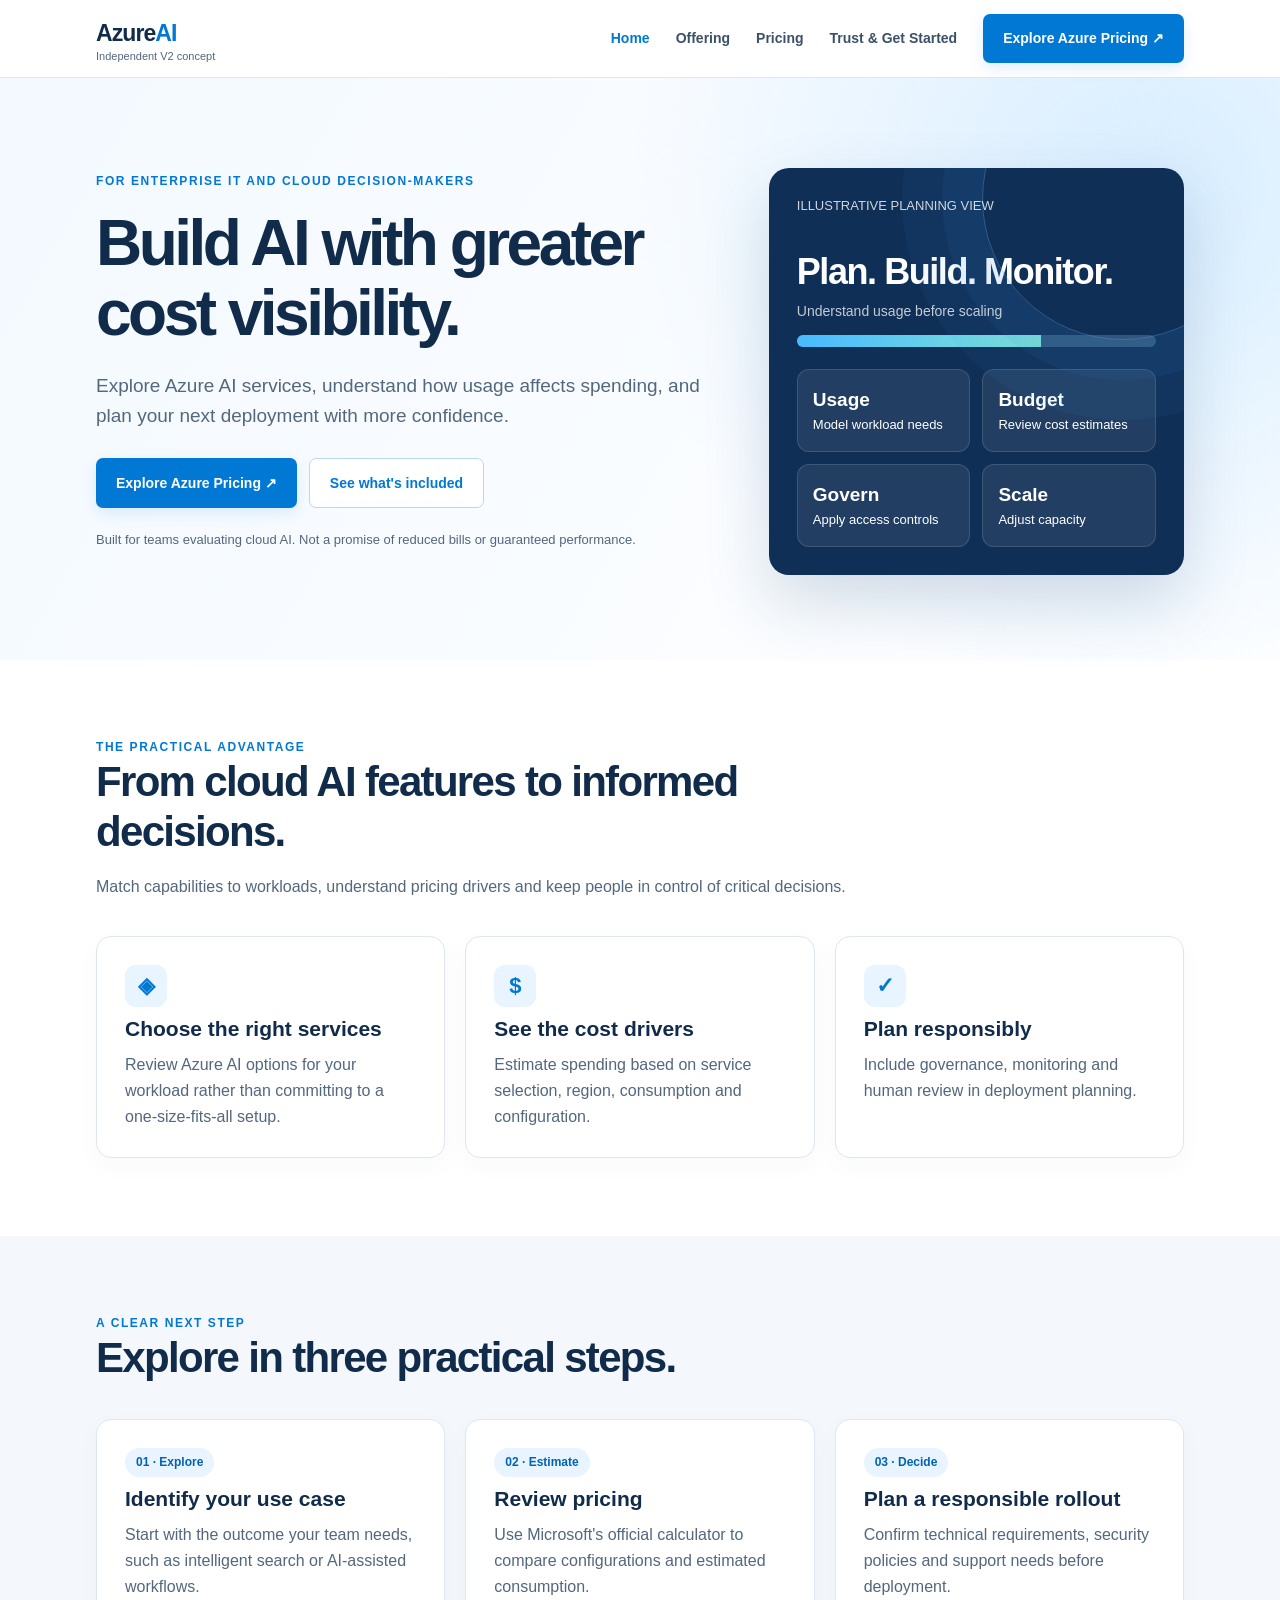
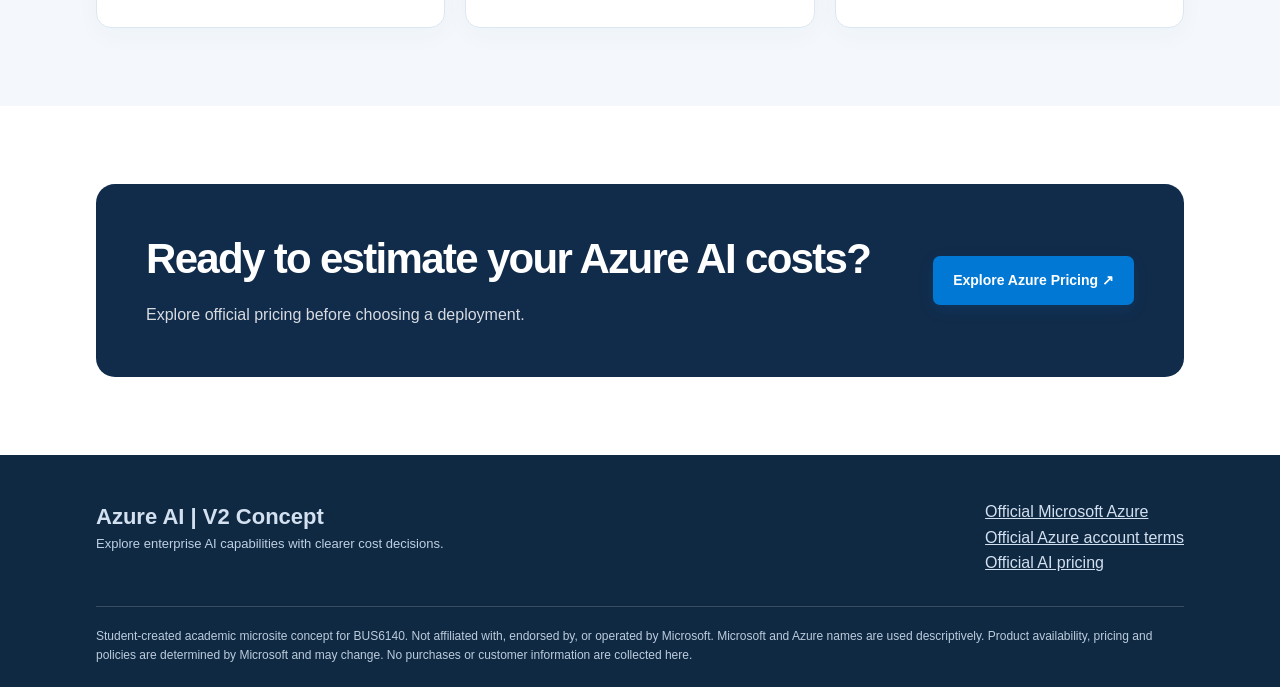
==== index.html @ 4e77f93f "Add files via upload" ====
<!doctype html><html lang="en"><head><meta charset="utf-8"><meta name="viewport" content="width=device-width,initial-scale=1"><meta name="description" content="Explore Azure AI services with clearer cost visibility."><title>Home | Azure AI V2 Concept</title><link rel="stylesheet" href="styles.css"></head><body><header><div class="wrap top"><a class="brand" href="index.html">Azure<b>AI</b><small>Independent V2 concept</small></a><button class="menu-btn" aria-label="Toggle navigation" aria-expanded="false">☰</button><nav class="nav" aria-label="Primary navigation"><a href="index.html" aria-current=page>Home</a><a href="solutions.html" >Offering</a><a href="pricing.html" >Pricing</a><a href="trust.html" >Trust & Get Started</a><a class="btn" href="https://azure.microsoft.com/en-us/pricing/calculator/" target="_blank" rel="noopener noreferrer">Explore Azure Pricing ↗</a></nav></div></header><main><section class="hero"><div class="wrap hero-grid"><div><div class="eyebrow">For enterprise IT and cloud decision-makers</div><h1>Build AI with greater cost visibility.</h1><p class="lead">Explore Azure AI services, understand how usage affects spending, and plan your next deployment with more confidence.</p><div class="actions"><a class="btn" href="https://azure.microsoft.com/en-us/pricing/calculator/" target="_blank" rel="noopener noreferrer">Explore Azure Pricing ↗</a><a class="btn alt" href="solutions.html">See what's included</a></div><p class="small" style="margin-top:22px">Built for teams evaluating cloud AI. Not a promise of reduced bills or guaranteed performance.</p></div><div class="visual" role="img" aria-label="Illustrative cloud AI cost visibility dashboard"><div class="vhead">ILLUSTRATIVE PLANNING VIEW</div><div class="metric">Plan. Build. Monitor.</div><div style="opacity:.75;font-size:14px">Understand usage before scaling</div><div class="meter"><span></span></div><div class="tile-row"><div class="tile"><strong>Usage</strong>Model workload needs</div><div class="tile"><strong>Budget</strong>Review cost estimates</div><div class="tile"><strong>Govern</strong>Apply access controls</div><div class="tile"><strong>Scale</strong>Adjust capacity</div></div></div></div></section><section class="section"><div class="wrap"><div class="section-heading"><div class="eyebrow">The practical advantage</div><h2>From cloud AI features to informed decisions.</h2><p>Match capabilities to workloads, understand pricing drivers and keep people in control of critical decisions.</p></div><div class="grid3"><article class="card"><div class="icon">◈</div><h3>Choose the right services</h3><p>Review Azure AI options for your workload rather than committing to a one-size-fits-all setup.</p></article><article class="card"><div class="icon">$</div><h3>See the cost drivers</h3><p>Estimate spending based on service selection, region, consumption and configuration.</p></article><article class="card"><div class="icon">✓</div><h3>Plan responsibly</h3><p>Include governance, monitoring and human review in deployment planning.</p></article></div></div></section><section class="section soft"><div class="wrap"><div class="section-heading"><div class="eyebrow">A clear next step</div><h2>Explore in three practical steps.</h2></div><div class="grid3"><div class="card"><span class="tag">01 · Explore</span><h3>Identify your use case</h3><p>Start with the outcome your team needs, such as intelligent search or AI-assisted workflows.</p></div><div class="card"><span class="tag">02 · Estimate</span><h3>Review pricing</h3><p>Use Microsoft's official calculator to compare configurations and estimated consumption.</p></div><div class="card"><span class="tag">03 · Decide</span><h3>Plan a responsible rollout</h3><p>Confirm technical requirements, security policies and support needs before deployment.</p></div></div></div></section><section class="section"><div class="wrap"><div class="banner"><div><h2>Ready to estimate your Azure AI costs?</h2><p>Explore official pricing before choosing a deployment.</p></div><a class="btn" href="https://azure.microsoft.com/en-us/pricing/calculator/" target="_blank" rel="noopener noreferrer">Explore Azure Pricing ↗</a></div></div></section></main><footer class="foot"><div class="wrap"><div class="foot-grid"><div><div style="font-size:22px;font-weight:800">Azure AI | V2 Concept</div><p>Explore enterprise AI capabilities with clearer cost decisions.</p></div><div><a href="https://azure.microsoft.com/en-us/" target="_blank" rel="noopener noreferrer">Official Microsoft Azure</a><br><a href="https://azure.microsoft.com/en-us/pricing/purchase-options/azure-account" target="_blank" rel="noopener noreferrer">Official Azure account terms</a><br><a href="https://azure.microsoft.com/en-us/pricing/details/microsoft-foundry/" target="_blank" rel="noopener noreferrer">Official AI pricing</a></div></div><div class="fine">Student-created academic microsite concept for BUS6140. Not affiliated with, endorsed by, or operated by Microsoft. Microsoft and Azure names are used descriptively. Product availability, pricing and policies are determined by Microsoft and may change. No purchases or customer information are collected here.</div></div></footer><script src="script.js"></script></body></html>
---- styles.css ----
:root{--blue:#0078d4;--navy:#112b4a;--ink:#16283c;--muted:#53677d;--bg:#f4f8fc;--line:#dce7f2;--white:#fff}*{box-sizing:border-box}html{scroll-behavior:smooth}body{margin:0;font-family:Segoe UI,Arial,sans-serif;color:var(--ink);background:white;line-height:1.6}a{color:inherit}header{position:sticky;top:0;z-index:10;background:rgba(255,255,255,.96);border-bottom:1px solid var(--line);backdrop-filter:blur(10px)}.wrap{max-width:1140px;margin:auto;padding:0 26px}.top{display:flex;align-items:center;justify-content:space-between;min-height:77px;gap:24px}.brand{font-weight:750;letter-spacing:-.04em;font-size:23px;text-decoration:none;color:var(--navy)}.brand b{color:var(--blue)}.brand small{font-weight:500;letter-spacing:0;font-size:11px;color:var(--muted);display:block;line-height:1}.nav{display:flex;align-items:center;gap:26px}.nav a{text-decoration:none;font-size:14px;font-weight:600;color:#3b5167}.nav a[aria-current=page]{color:var(--blue)}.btn{display:inline-flex;align-items:center;justify-content:center;background:var(--blue);color:white!important;text-decoration:none;padding:13px 20px;border-radius:7px;font-weight:700;font-size:14px;box-shadow:0 5px 15px #0078d421;transition:transform .15s,background .15s}.btn:hover{background:#005fa8;transform:translateY(-1px)}.btn.alt{background:white;color:var(--blue)!important;border:1px solid #b9d7f0;box-shadow:none}.hero{background:radial-gradient(circle at 90% 20%,#d7edff 0,transparent 42%),linear-gradient(120deg,#f3f9ff,#fff);padding:90px 0 85px}.hero-grid{display:grid;grid-template-columns:1.2fr .8fr;gap:50px;align-items:center}.eyebrow{color:var(--blue);font-size:12px;font-weight:800;letter-spacing:.13em;text-transform:uppercase}h1{font-size:clamp(38px,5vw,64px);line-height:1.09;letter-spacing:-.055em;margin:18px 0 22px;color:var(--navy)}h2{font-size:clamp(28px,3.3vw,42px);line-height:1.18;letter-spacing:-.04em;color:var(--navy);margin:0 0 18px}h3{font-size:21px;line-height:1.3;color:var(--navy);margin:8px 0 10px}p{margin:0 0 20px;color:var(--muted)}.lead{font-size:19px;max-width:660px}.actions{display:flex;gap:12px;flex-wrap:wrap;margin-top:26px}.visual{background:#102f56;color:white;border-radius:20px;padding:28px;box-shadow:0 28px 65px #123b6b2b;position:relative;overflow:hidden;min-height:340px}.visual:before{content:'';position:absolute;width:280px;height:280px;border:1px solid #5c9ddd66;border-radius:50%;right:-80px;top:-110px;box-shadow:0 0 0 40px #3889d315,0 0 0 80px #3889d310}.visual .vhead{font-size:13px;opacity:.8}.metric{font-size:36px;font-weight:750;letter-spacing:-.04em;margin-top:26px}.meter{height:12px;background:#31557c;border-radius:20px;margin:12px 0 22px;overflow:hidden}.meter span{display:block;width:68%;height:100%;background:linear-gradient(90deg,#48baff,#7fe2d6)}.tile-row{display:grid;grid-template-columns:1fr 1fr;gap:12px}.tile{background:#ffffff14;border:1px solid #ffffff20;padding:15px;border-radius:12px;font-size:13px}.tile strong{display:block;font-size:19px}.section{padding:78px 0}.section.soft{background:var(--bg)}.section-heading{max-width:750px;margin-bottom:36px}.grid3{display:grid;grid-template-columns:repeat(3,1fr);gap:20px}.grid2{display:grid;grid-template-columns:repeat(2,1fr);gap:20px}.card{background:#fff;border:1px solid var(--line);border-radius:15px;padding:28px;box-shadow:0 8px 25px #173a5b08}.card .icon{width:42px;height:42px;border-radius:11px;background:#e8f4ff;color:var(--blue);display:grid;place-items:center;font-size:22px;font-weight:700}.card p:last-child{margin-bottom:0}.tag{display:inline-block;border-radius:30px;padding:5px 11px;background:#e8f4ff;color:#0063b1;font-size:12px;font-weight:700}.step{display:flex;gap:17px;align-items:flex-start;padding:18px 0;border-bottom:1px solid var(--line)}.step .num{flex:0 0 34px;height:34px;border-radius:50%;background:#e8f4ff;color:var(--blue);display:grid;place-items:center;font-weight:800}.step p{margin:3px 0 0}.price{font-size:35px;font-weight:800;color:var(--navy);line-height:1.2;margin:15px 0}.small{font-size:13px}.checklist{padding:0;margin:16px 0 25px;list-style:none}.checklist li{margin:11px 0;padding-left:25px;position:relative;color:#40546b}.checklist li:before{content:'✓';position:absolute;left:0;color:#12816d;font-weight:800}.highlight{border:2px solid var(--blue);position:relative}.banner{background:var(--navy);color:white;padding:50px;border-radius:19px;display:flex;align-items:center;justify-content:space-between;gap:25px}.banner h2,.banner p{color:white}.banner p{opacity:.83;margin:0}.disclosure{background:#fff8e8;border:1px solid #f4dfab;padding:15px 18px;border-radius:9px;font-size:13px;color:#725a25}.faq details{border-bottom:1px solid var(--line);padding:20px 0}.faq summary{font-weight:700;cursor:pointer;color:var(--navy)}.faq p{padding-top:12px;margin:0}.foot{background:#102943;color:#d2e0ef;padding:44px 0 22px}.foot a{color:#d2e0ef}.foot-grid{display:flex;justify-content:space-between;gap:25px}.foot p{color:#bed0e2;font-size:13px}.fine{border-top:1px solid #ffffff2c;padding-top:20px;margin-top:30px;font-size:12px;color:#bbccdc}.menu-btn{display:none;background:none;border:0;font-size:24px;color:var(--navy)}@media(max-width:820px){.hero-grid,.grid3,.grid2{grid-template-columns:1fr}.hero{padding:65px 0}.visual{min-height:280px}.nav{gap:12px}.nav a{font-size:12px}.nav .btn{padding:10px}.banner{display:block;padding:32px}.banner .btn{margin-top:22px}}@media(max-width:600px){.top{flex-wrap:wrap;min-height:70px}.menu-btn{display:block}.nav{display:none;width:100%;flex-direction:column;align-items:stretch;padding-bottom:18px}.nav.open{display:flex}.nav a{font-size:15px}.section{padding:55px 0}.wrap{padding:0 19px}.foot-grid{display:block}}
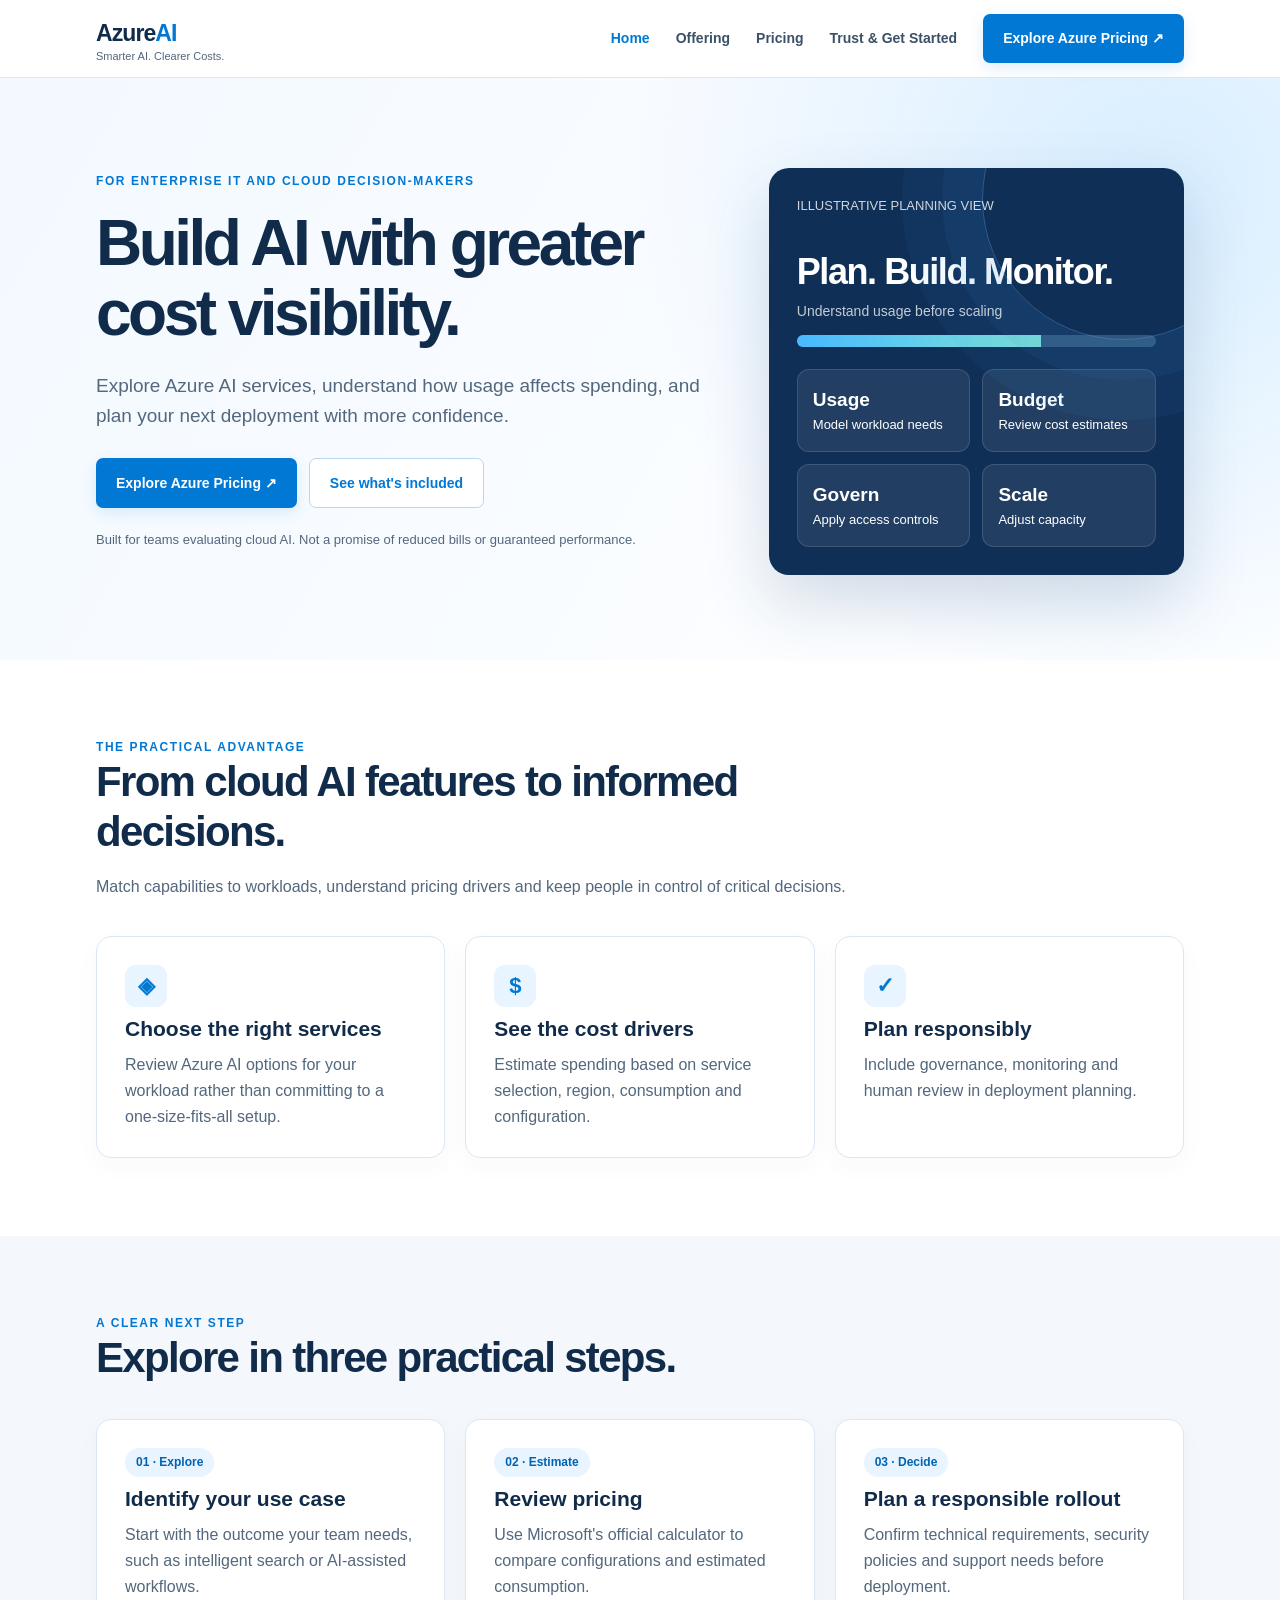
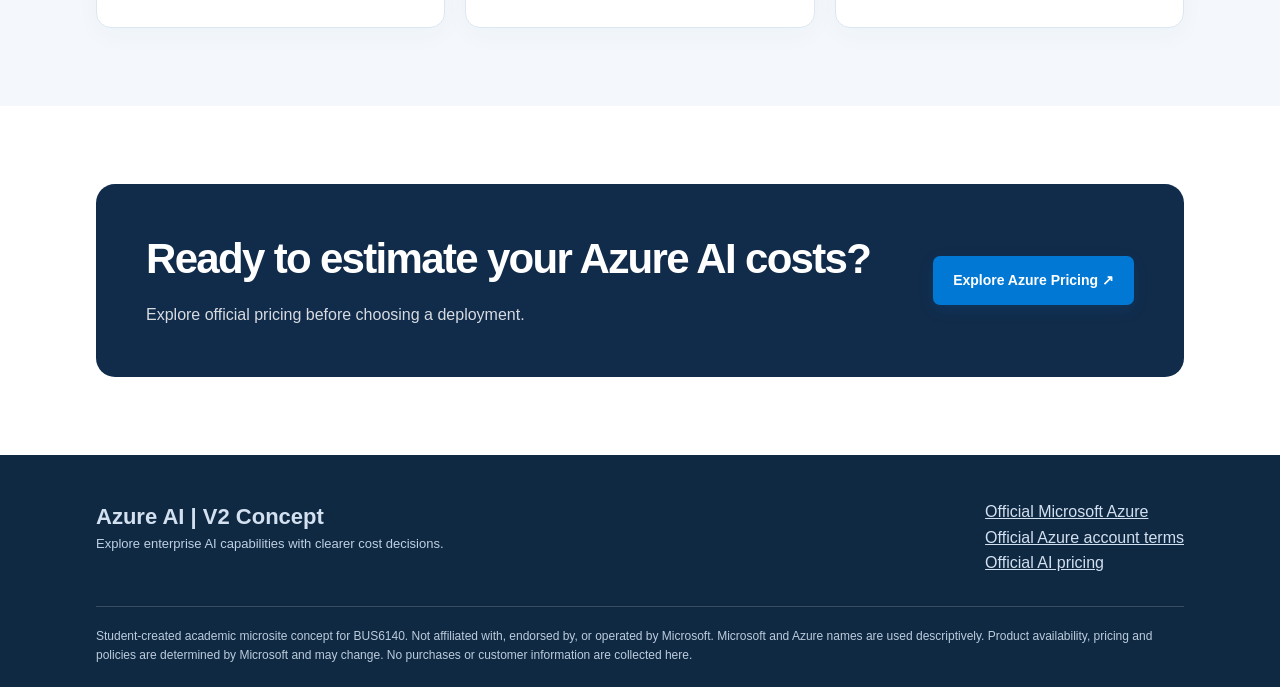
==== commit d89c2864: "index.html" ====
--- a/index.html
+++ b/index.html
@@ -1 +1 @@
-<!doctype html><html lang="en"><head><meta charset="utf-8"><meta name="viewport" content="width=device-width,initial-scale=1"><meta name="description" content="Explore Azure AI services with clearer cost visibility."><title>Home | Azure AI V2 Concept</title><link rel="stylesheet" href="styles.css"></head><body><header><div class="wrap top"><a class="brand" href="index.html">Azure<b>AI</b><small>Independent V2 concept</small></a><button class="menu-btn" aria-label="Toggle navigation" aria-expanded="false">☰</button><nav class="nav" aria-label="Primary navigation"><a href="index.html" aria-current=page>Home</a><a href="solutions.html" >Offering</a><a href="pricing.html" >Pricing</a><a href="trust.html" >Trust & Get Started</a><a class="btn" href="https://azure.microsoft.com/en-us/pricing/calculator/" target="_blank" rel="noopener noreferrer">Explore Azure Pricing ↗</a></nav></div></header><main><section class="hero"><div class="wrap hero-grid"><div><div class="eyebrow">For enterprise IT and cloud decision-makers</div><h1>Build AI with greater cost visibility.</h1><p class="lead">Explore Azure AI services, understand how usage affects spending, and plan your next deployment with more confidence.</p><div class="actions"><a class="btn" href="https://azure.microsoft.com/en-us/pricing/calculator/" target="_blank" rel="noopener noreferrer">Explore Azure Pricing ↗</a><a class="btn alt" href="solutions.html">See what's included</a></div><p class="small" style="margin-top:22px">Built for teams evaluating cloud AI. Not a promise of reduced bills or guaranteed performance.</p></div><div class="visual" role="img" aria-label="Illustrative cloud AI cost visibility dashboard"><div class="vhead">ILLUSTRATIVE PLANNING VIEW</div><div class="metric">Plan. Build. Monitor.</div><div style="opacity:.75;font-size:14px">Understand usage before scaling</div><div class="meter"><span></span></div><div class="tile-row"><div class="tile"><strong>Usage</strong>Model workload needs</div><div class="tile"><strong>Budget</strong>Review cost estimates</div><div class="tile"><strong>Govern</strong>Apply access controls</div><div class="tile"><strong>Scale</strong>Adjust capacity</div></div></div></div></section><section class="section"><div class="wrap"><div class="section-heading"><div class="eyebrow">The practical advantage</div><h2>From cloud AI features to informed decisions.</h2><p>Match capabilities to workloads, understand pricing drivers and keep people in control of critical decisions.</p></div><div class="grid3"><article class="card"><div class="icon">◈</div><h3>Choose the right services</h3><p>Review Azure AI options for your workload rather than committing to a one-size-fits-all setup.</p></article><article class="card"><div class="icon">$</div><h3>See the cost drivers</h3><p>Estimate spending based on service selection, region, consumption and configuration.</p></article><article class="card"><div class="icon">✓</div><h3>Plan responsibly</h3><p>Include governance, monitoring and human review in deployment planning.</p></article></div></div></section><section class="section soft"><div class="wrap"><div class="section-heading"><div class="eyebrow">A clear next step</div><h2>Explore in three practical steps.</h2></div><div class="grid3"><div class="card"><span class="tag">01 · Explore</span><h3>Identify your use case</h3><p>Start with the outcome your team needs, such as intelligent search or AI-assisted workflows.</p></div><div class="card"><span class="tag">02 · Estimate</span><h3>Review pricing</h3><p>Use Microsoft's official calculator to compare configurations and estimated consumption.</p></div><div class="card"><span class="tag">03 · Decide</span><h3>Plan a responsible rollout</h3><p>Confirm technical requirements, security policies and support needs before deployment.</p></div></div></div></section><section class="section"><div class="wrap"><div class="banner"><div><h2>Ready to estimate your Azure AI costs?</h2><p>Explore official pricing before choosing a deployment.</p></div><a class="btn" href="https://azure.microsoft.com/en-us/pricing/calculator/" target="_blank" rel="noopener noreferrer">Explore Azure Pricing ↗</a></div></div></section></main><footer class="foot"><div class="wrap"><div class="foot-grid"><div><div style="font-size:22px;font-weight:800">Azure AI | V2 Concept</div><p>Explore enterprise AI capabilities with clearer cost decisions.</p></div><div><a href="https://azure.microsoft.com/en-us/" target="_blank" rel="noopener noreferrer">Official Microsoft Azure</a><br><a href="https://azure.microsoft.com/en-us/pricing/purchase-options/azure-account" target="_blank" rel="noopener noreferrer">Official Azure account terms</a><br><a href="https://azure.microsoft.com/en-us/pricing/details/microsoft-foundry/" target="_blank" rel="noopener noreferrer">Official AI pricing</a></div></div><div class="fine">Student-created academic microsite concept for BUS6140. Not affiliated with, endorsed by, or operated by Microsoft. Microsoft and Azure names are used descriptively. Product availability, pricing and policies are determined by Microsoft and may change. No purchases or customer information are collected here.</div></div></footer><script src="script.js"></script></body></html>+<!doctype html><html lang="en"><head><meta charset="utf-8"><meta name="viewport" content="width=device-width,initial-scale=1"><meta name="description" content="Explore Azure AI services with clearer cost visibility."><title>Home | Azure AI V2 Concept</title><link rel="stylesheet" href="styles.css"></head><body><header><div class="wrap top"><a class="brand" href="index.html">Azure<b>AI</b><small>Smarter AI. Clearer Costs.</small></a><button class="menu-btn" aria-label="Toggle navigation" aria-expanded="false">☰</button><nav class="nav" aria-label="Primary navigation"><a href="index.html" aria-current=page>Home</a><a href="solutions.html" >Offering</a><a href="pricing.html" >Pricing</a><a href="trust.html" >Trust & Get Started</a><a class="btn" href="https://azure.microsoft.com/en-us/pricing/calculator/" target="_blank" rel="noopener noreferrer">Explore Azure Pricing ↗</a></nav></div></header><main><section class="hero"><div class="wrap hero-grid"><div><div class="eyebrow">For enterprise IT and cloud decision-makers</div><h1>Build AI with greater cost visibility.</h1><p class="lead">Explore Azure AI services, understand how usage affects spending, and plan your next deployment with more confidence.</p><div class="actions"><a class="btn" href="https://azure.microsoft.com/en-us/pricing/calculator/" target="_blank" rel="noopener noreferrer">Explore Azure Pricing ↗</a><a class="btn alt" href="solutions.html">See what's included</a></div><p class="small" style="margin-top:22px">Built for teams evaluating cloud AI. Not a promise of reduced bills or guaranteed performance.</p></div><div class="visual" role="img" aria-label="Illustrative cloud AI cost visibility dashboard"><div class="vhead">ILLUSTRATIVE PLANNING VIEW</div><div class="metric">Plan. Build. Monitor.</div><div style="opacity:.75;font-size:14px">Understand usage before scaling</div><div class="meter"><span></span></div><div class="tile-row"><div class="tile"><strong>Usage</strong>Model workload needs</div><div class="tile"><strong>Budget</strong>Review cost estimates</div><div class="tile"><strong>Govern</strong>Apply access controls</div><div class="tile"><strong>Scale</strong>Adjust capacity</div></div></div></div></section><section class="section"><div class="wrap"><div class="section-heading"><div class="eyebrow">The practical advantage</div><h2>From cloud AI features to informed decisions.</h2><p>Match capabilities to workloads, understand pricing drivers and keep people in control of critical decisions.</p></div><div class="grid3"><article class="card"><div class="icon">◈</div><h3>Choose the right services</h3><p>Review Azure AI options for your workload rather than committing to a one-size-fits-all setup.</p></article><article class="card"><div class="icon">$</div><h3>See the cost drivers</h3><p>Estimate spending based on service selection, region, consumption and configuration.</p></article><article class="card"><div class="icon">✓</div><h3>Plan responsibly</h3><p>Include governance, monitoring and human review in deployment planning.</p></article></div></div></section><section class="section soft"><div class="wrap"><div class="section-heading"><div class="eyebrow">A clear next step</div><h2>Explore in three practical steps.</h2></div><div class="grid3"><div class="card"><span class="tag">01 · Explore</span><h3>Identify your use case</h3><p>Start with the outcome your team needs, such as intelligent search or AI-assisted workflows.</p></div><div class="card"><span class="tag">02 · Estimate</span><h3>Review pricing</h3><p>Use Microsoft's official calculator to compare configurations and estimated consumption.</p></div><div class="card"><span class="tag">03 · Decide</span><h3>Plan a responsible rollout</h3><p>Confirm technical requirements, security policies and support needs before deployment.</p></div></div></div></section><section class="section"><div class="wrap"><div class="banner"><div><h2>Ready to estimate your Azure AI costs?</h2><p>Explore official pricing before choosing a deployment.</p></div><a class="btn" href="https://azure.microsoft.com/en-us/pricing/calculator/" target="_blank" rel="noopener noreferrer">Explore Azure Pricing ↗</a></div></div></section></main><footer class="foot"><div class="wrap"><div class="foot-grid"><div><div style="font-size:22px;font-weight:800">Azure AI | V2 Concept</div><p>Explore enterprise AI capabilities with clearer cost decisions.</p></div><div><a href="https://azure.microsoft.com/en-us/" target="_blank" rel="noopener noreferrer">Official Microsoft Azure</a><br><a href="https://azure.microsoft.com/en-us/pricing/purchase-options/azure-account" target="_blank" rel="noopener noreferrer">Official Azure account terms</a><br><a href="https://azure.microsoft.com/en-us/pricing/details/microsoft-foundry/" target="_blank" rel="noopener noreferrer">Official AI pricing</a></div></div><div class="fine">Student-created academic microsite concept for BUS6140. Not affiliated with, endorsed by, or operated by Microsoft. Microsoft and Azure names are used descriptively. Product availability, pricing and policies are determined by Microsoft and may change. No purchases or customer information are collected here.</div></div></footer><script src="script.js"></script></body></html>
